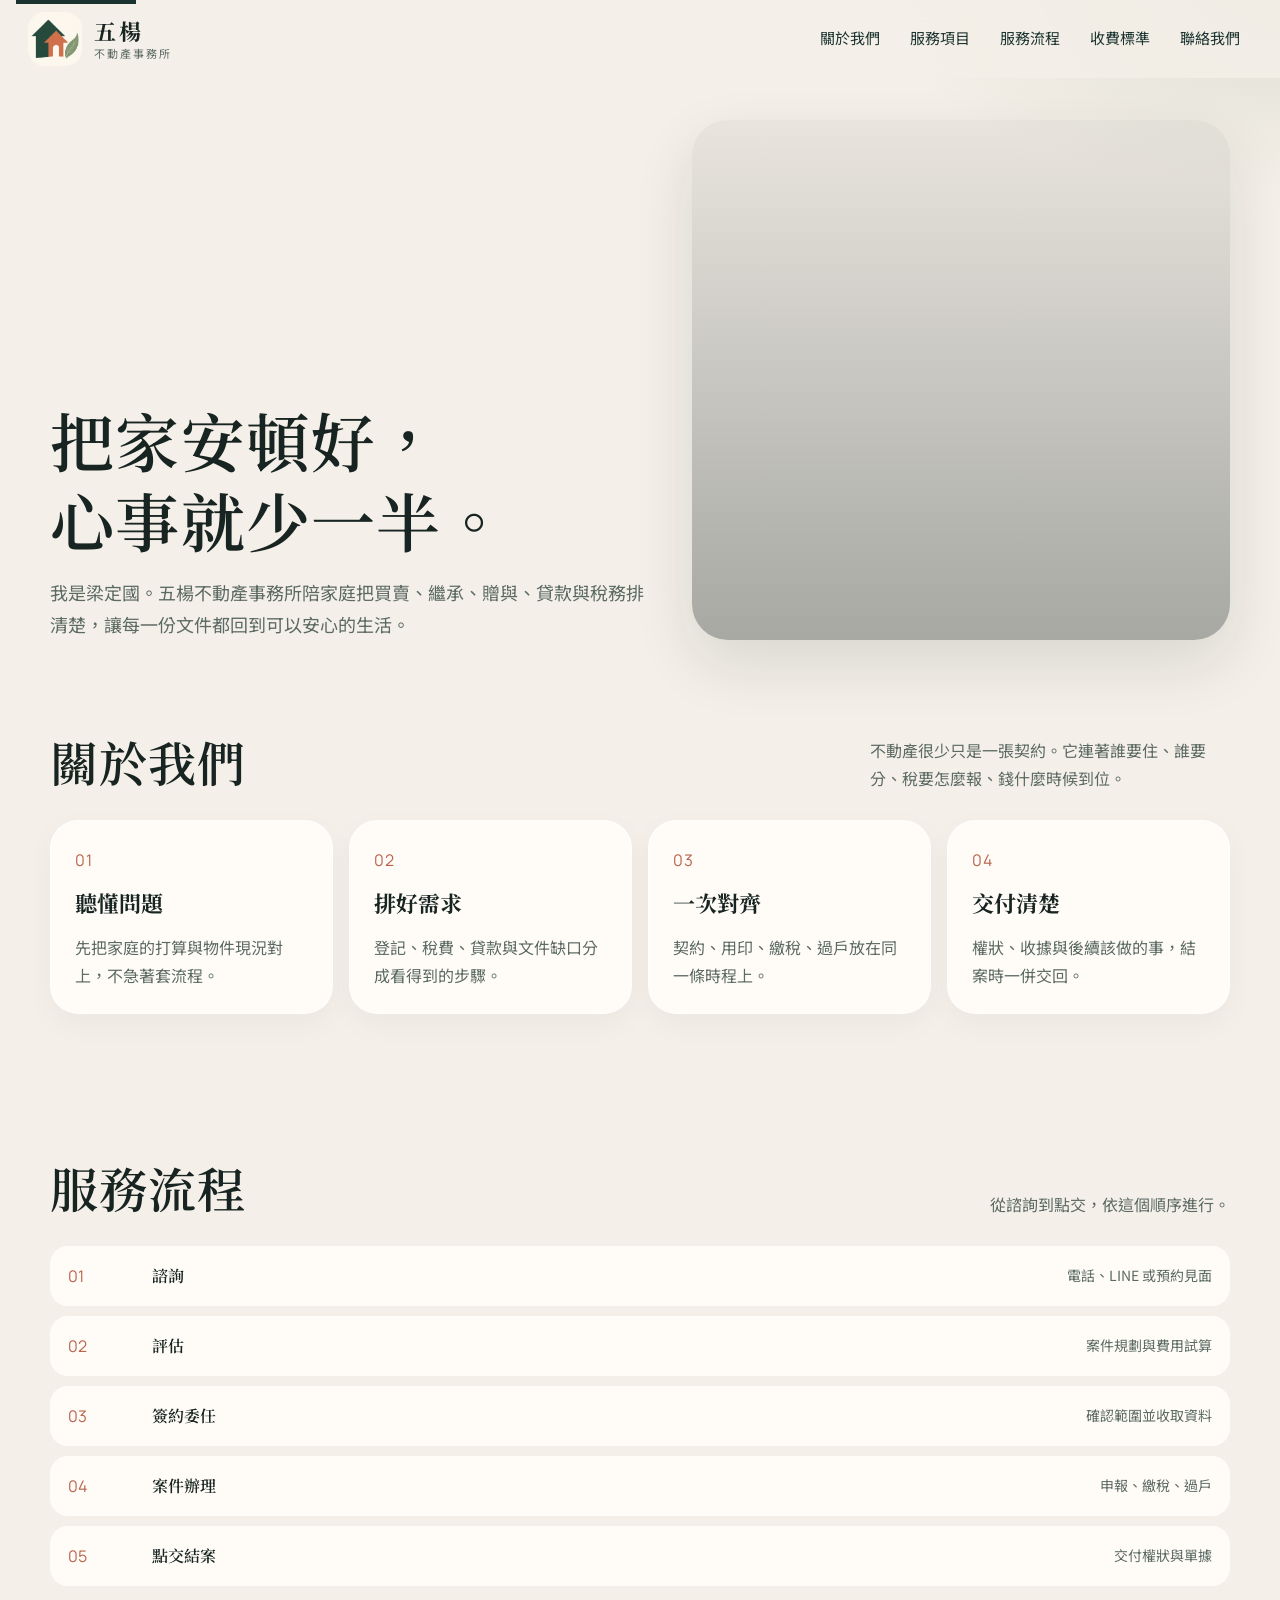
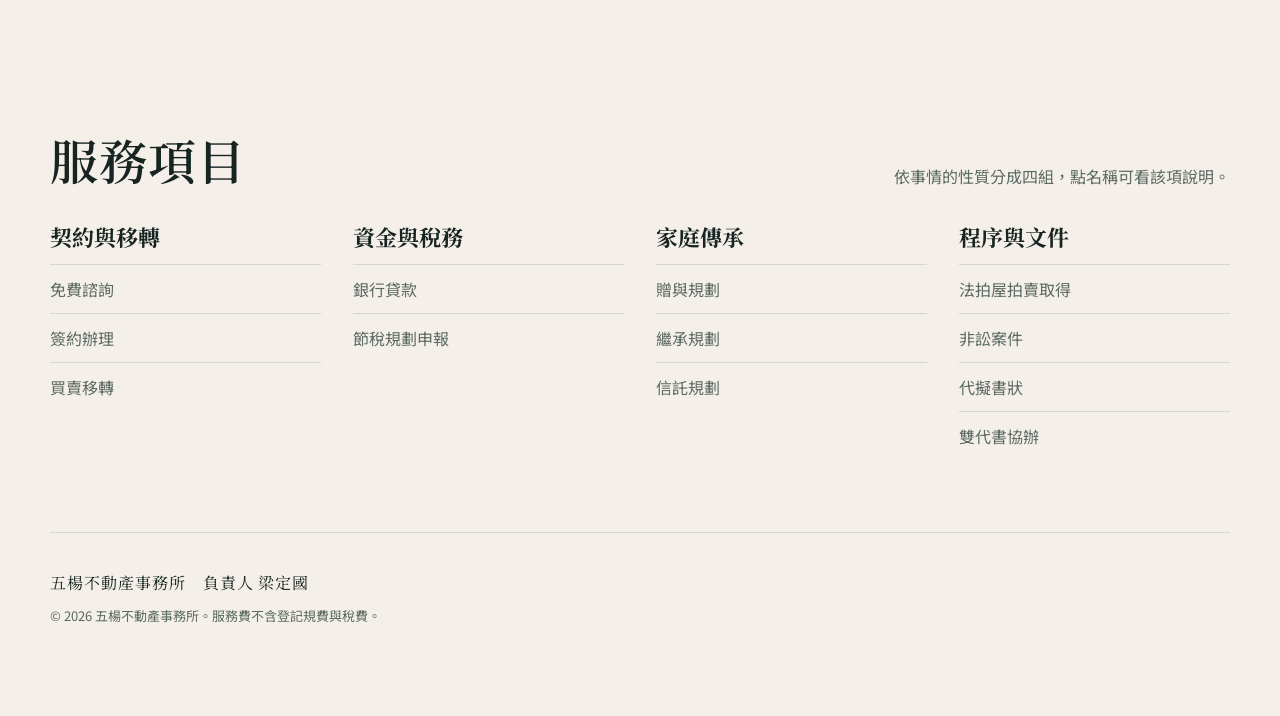
==== wuyang/index.html @ 4983a15a "Add files via upload" ====
<!DOCTYPE html>
<html lang="zh-Hant">
<head>
  <meta charset="UTF-8">
  <meta name="viewport" content="width=device-width, initial-scale=1.0">
  <title>五楊不動產事務所</title>
  <meta name="description" content="五楊不動產事務所由梁定國主持，陪家庭把買賣、繼承、贈與、貸款與稅務安排清楚。">
  <link rel="icon" href="assets/favicon.svg" type="image/svg+xml">
  <link rel="stylesheet" href="css/style.css?v=4">
</head>
<body data-page="home">
  <a class="skip" href="#main">跳至主要內容</a>
  <header class="site-header">
    <a class="brand" href="index.html">
      <span class="brand-mark"><img src="assets/logo.png" alt="五楊標誌，重疊的家屋與楊葉"></span>
      <span class="brand-copy"><strong>五楊</strong><small>不動產事務所</small></span>
    </a>
    <button class="nav-toggle" type="button" aria-expanded="false" aria-controls="site-nav">
      <span class="nav-toggle-lines" aria-hidden="true"></span>
      <span class="sr-only">開啟選單</span>
    </button>
    <nav class="site-nav" id="site-nav" aria-label="主要選單">
      <a href="about.html">關於我們</a>
      <a href="services.html">服務項目</a>
      <a href="process.html">服務流程</a>
      <a href="fees.html">收費標準</a>
      <a href="contact.html">聯絡我們</a>
    </nav>
  </header>

  <main id="main">
    <section class="hero">
      <div>
        <h1>把家安頓好，<br>心事就少一半。</h1>
        <p class="lead">我是梁定國。五楊不動產事務所陪家庭把買賣、繼承、贈與、貸款與稅務排清楚，讓每一份文件都回到可以安心的生活。</p>
      </div>
      <div class="hero-visual" role="img" aria-label="溫暖的住宅外觀"></div>
    </section>

    <section class="section" id="intro">
      <div class="section-head">
        <h2 class="section-title">關於我們</h2>
        <p>不動產很少只是一張契約。它連著誰要住、誰要分、稅要怎麼報、錢什麼時候到位。</p>
      </div>
      <div class="pillars">
        <article class="pillar"><em>01</em><h3>聽懂問題</h3><p>先把家庭的打算與物件現況對上，不急著套流程。</p></article>
        <article class="pillar"><em>02</em><h3>排好需求</h3><p>登記、稅費、貸款與文件缺口分成看得到的步驟。</p></article>
        <article class="pillar"><em>03</em><h3>一次對齊</h3><p>契約、用印、繳稅、過戶放在同一條時程上。</p></article>
        <article class="pillar"><em>04</em><h3>交付清楚</h3><p>權狀、收據與後續該做的事，結案時一併交回。</p></article>
      </div>
    </section>

    <section class="section" id="flow">
      <div class="section-head">
        <h2 class="section-title">服務流程</h2>
        <p>從諮詢到點交，依這個順序進行。</p>
      </div>
      <ol class="step-row">
        <li class="step-line"><em>01</em><b>諮詢</b><span>電話、LINE 或預約見面</span></li>
        <li class="step-line"><em>02</em><b>評估</b><span>案件規劃與費用試算</span></li>
        <li class="step-line"><em>03</em><b>簽約委任</b><span>確認範圍並收取資料</span></li>
        <li class="step-line"><em>04</em><b>案件辦理</b><span>申報、繳稅、過戶</span></li>
        <li class="step-line"><em>05</em><b>點交結案</b><span>交付權狀與單據</span></li>
      </ol>
    </section>

    <section class="section" id="services">
      <div class="section-head">
        <h2 class="section-title">服務項目</h2>
        <p>依事情的性質分成四組，點名稱可看該項說明。</p>
      </div>
      <div class="catalog">
        <div>
          <h3>契約與移轉</h3>
          <a href="services.html#s1">免費諮詢</a>
          <a href="services.html#s2">簽約辦理</a>
          <a href="services.html#s3">買賣移轉</a>
        </div>
        <div>
          <h3>資金與稅務</h3>
          <a href="services.html#s4">銀行貸款</a>
          <a href="services.html#s5">節稅規劃申報</a>
        </div>
        <div>
          <h3>家庭傳承</h3>
          <a href="services.html#s6">贈與規劃</a>
          <a href="services.html#s7">繼承規劃</a>
          <a href="services.html#s9">信託規劃</a>
        </div>
        <div>
          <h3>程序與文件</h3>
          <a href="services.html#s8">法拍屋拍賣取得</a>
          <a href="services.html#s10">非訟案件</a>
          <a href="services.html#s11">代擬書狀</a>
          <a href="services.html#s12">雙代書協辦</a>
        </div>
      </div>
    </section>
  </main>

  <footer class="site-footer">
    <p>五楊不動產事務所　負責人 梁定國</p>
    <p class="legal">© 2026 五楊不動產事務所。服務費不含登記規費與稅費。</p>
  </footer>
  <a class="to-top" href="#main">TOP</a>
  <script src="js/config.js"></script>
  <script src="js/main.js?v=3"></script>
</body>
</html>
---- wuyang/css/style.css ----
@import url("https://fonts.googleapis.com/css2?family=Manrope:wght@500;600;700&family=Noto+Sans+TC:wght@400;500;700&family=Noto+Serif+TC:wght@500;600;700&display=swap");

:root {
  --bg: #f4efe8;
  --paper: #fffcf8;
  --ink: #172421;
  --muted: #5c6a64;
  --forest: #1b3330;
  --forest-2: #274742;
  --clay: #d4846a;
  --clay-deep: #b8644c;
  --leaf: #7f9770;
  --line: rgba(23, 36, 33, 0.12);
  --shadow: 0 24px 60px rgba(27, 51, 48, 0.12);
  --header: 78px;
  --radius: 28px;
  --sans: "Noto Sans TC", "PingFang TC", "Microsoft JhengHei", sans-serif;
  --serif: "Noto Serif TC", "Songti TC", "PMingLiU", serif;
  --num: Manrope, "Noto Sans TC", sans-serif;
}

* { box-sizing: border-box; }
html { scroll-behavior: smooth; }
body {
  margin: 0;
  color: var(--ink);
  font-family: var(--sans);
  font-size: 16px;
  line-height: 1.75;
  background:
    radial-gradient(900px 420px at 0% -10%, rgba(212, 132, 106, 0.18), transparent 55%),
    radial-gradient(800px 380px at 100% 0%, rgba(127, 151, 112, 0.18), transparent 50%),
    var(--bg);
}
body.nav-open { overflow: hidden; }
img { max-width: 100%; display: block; }
a { color: inherit; text-decoration: none; }
button, input, textarea { font: inherit; color: inherit; }
h1, h2, h3, p { margin: 0; }

.skip {
  position: absolute;
  left: 16px;
  top: -40px;
  background: var(--forest);
  color: white;
  padding: 8px 12px;
  z-index: 100;
}
.skip:focus { top: 12px; }
.sr-only {
  position: absolute;
  width: 1px;
  height: 1px;
  padding: 0;
  margin: -1px;
  overflow: hidden;
  clip: rect(0, 0, 0, 0);
  border: 0;
}

.site-header {
  position: sticky;
  top: 0;
  z-index: 40;
  display: flex;
  align-items: center;
  gap: 20px;
  height: var(--header);
  padding: 0 28px;
  background: rgba(244, 239, 232, 0.86);
  backdrop-filter: blur(16px);
  border-bottom: 1px solid transparent;
}
.site-header.is-stuck { border-bottom-color: var(--line); }
.brand {
  display: flex;
  align-items: center;
  gap: 12px;
  min-width: max-content;
}
.brand-mark {
  width: 54px;
  height: 54px;
  border-radius: 16px;
  overflow: hidden;
  background: #f7f2eb;
  box-shadow: inset 0 0 0 1px rgba(27, 51, 48, 0.08);
}
.brand-mark img { width: 100%; height: 100%; object-fit: cover; }
.brand-copy { display: flex; flex-direction: column; line-height: 1.15; }
.brand-copy strong {
  font-family: var(--serif);
  font-size: 22px;
  letter-spacing: 0.12em;
}
.brand-copy small {
  margin-top: 4px;
  color: var(--muted);
  letter-spacing: 0.18em;
  font-size: 11px;
}
.site-nav {
  display: flex;
  align-items: center;
  gap: 6px;
  margin-left: auto;
}
.site-nav a {
  padding: 8px 12px;
  border-radius: 999px;
  color: var(--forest);
  font-size: 15px;
}
.site-nav a:hover,
.site-nav a.is-active { background: rgba(27, 51, 48, 0.08); }
.nav-toggle {
  display: none;
  margin-left: auto;
  width: 46px;
  height: 46px;
  border: 0;
  border-radius: 14px;
  background: white;
  box-shadow: inset 0 0 0 1px var(--line);
}
.nav-toggle-lines,
.nav-toggle-lines::before,
.nav-toggle-lines::after {
  display: block;
  width: 18px;
  height: 1.5px;
  background: var(--forest);
  position: relative;
}
.nav-toggle-lines::before,
.nav-toggle-lines::after {
  content: "";
  position: absolute;
  left: 0;
}
.nav-toggle-lines::before { top: -6px; }
.nav-toggle-lines::after { top: 6px; }
.nav-toggle { display: none; place-items: center; }

.hero, .page-hero, .section, .site-footer { width: min(1180px, calc(100% - 40px)); margin-inline: auto; }
.hero {
  display: grid;
  grid-template-columns: 1.05fr 0.95fr;
  gap: 48px;
  align-items: end;
  padding: 42px 0 20px;
}
.eyebrow, .kicker {
  display: inline-flex;
  align-items: center;
  gap: 10px;
  color: var(--clay-deep);
  letter-spacing: 0.22em;
  font-size: 12px;
  font-weight: 700;
  text-transform: uppercase;
}
.eyebrow::before, .kicker::before {
  content: "";
  width: 22px;
  height: 1px;
  background: var(--clay);
}
h1, .section-title, .page-hero h1 {
  font-family: var(--serif);
  font-weight: 600;
  letter-spacing: 0.02em;
  line-height: 1.25;
}
.hero h1 { font-size: clamp(40px, 5vw, 68px); margin: 14px 0 18px; }
.lead { font-size: 18px; color: var(--muted); max-width: 38rem; }
.lead a { border-bottom: 1px solid var(--clay); }
.section-title a:hover { color: var(--clay-deep); }
.hero-actions, .btn-row { display: flex; flex-wrap: wrap; gap: 12px; margin-top: 28px; }
.btn {
  display: inline-flex;
  align-items: center;
  justify-content: center;
  min-height: 48px;
  padding: 0 20px;
  border-radius: 999px;
  border: 1px solid transparent;
  cursor: pointer;
  transition: transform 0.2s ease, background 0.2s ease;
}
.btn:hover { transform: translateY(-1px); }
.btn-solid { background: var(--forest); color: #f6f1ea; }
.btn-solid:hover { background: var(--forest-2); }
.btn-ghost { background: transparent; border-color: rgba(27, 51, 48, 0.25); }
.btn-clay { background: var(--clay); color: white; }
.hero-notes {
  display: flex;
  flex-wrap: wrap;
  gap: 22px;
  margin-top: 34px;
  padding-top: 22px;
  border-top: 1px solid var(--line);
}
.hero-notes strong {
  display: block;
  font-family: var(--serif);
  font-size: 18px;
}
.hero-notes span { color: var(--muted); font-size: 13px; }
.hero-visual {
  position: relative;
  min-height: 520px;
  border-radius: 36px;
  overflow: hidden;
  background:
    linear-gradient(180deg, rgba(23, 36, 33, 0.05), rgba(23, 36, 33, 0.35)),
    url("https://images.unsplash.com/photo-1600585154340-be6161a56a0c?auto=format&fit=crop&w=1600&q=80") center/cover;
  box-shadow: var(--shadow);
}
.hero-card {
  position: absolute;
  left: 22px;
  right: 22px;
  bottom: 22px;
  display: flex;
  gap: 14px;
  align-items: center;
  padding: 16px;
  border-radius: 22px;
  background: rgba(255, 252, 248, 0.92);
  backdrop-filter: blur(10px);
}
.hero-card img { width: 64px; height: 64px; border-radius: 16px; object-fit: cover; }
.hero-card strong { font-family: var(--serif); display: block; }
.hero-card p { color: var(--muted); font-size: 14px; }

.band {
  width: min(1180px, calc(100% - 40px));
  margin: 28px auto 10px;
  display: flex;
  justify-content: space-between;
  gap: 18px;
  padding: 18px 8px;
  border-block: 1px solid var(--line);
  color: var(--forest);
  letter-spacing: 0.28em;
  font-size: 13px;
}
.section { padding: 72px 0; }
.section-head {
  display: flex;
  justify-content: space-between;
  align-items: flex-end;
  gap: 24px;
  margin-bottom: 28px;
}
.section-title { font-size: clamp(32px, 4vw, 48px); }
.section-head p { max-width: 360px; color: var(--muted); }

.pillars, .values, .service-grid, .split, .contact-grid, .step-list {
  display: grid;
  gap: 16px;
}
.pillars { grid-template-columns: repeat(4, 1fr); }
.pillar, .value, .service-card, .panel, .step, .info-card {
  background: var(--paper);
  border: 1px solid rgba(255, 255, 255, 0.7);
  border-radius: var(--radius);
  box-shadow: 0 10px 30px rgba(27, 51, 48, 0.04);
}
.pillar, .value { padding: 24px; }
.pillar em, .step-no, .price {
  font-family: var(--num);
  font-style: normal;
  color: var(--clay-deep);
  letter-spacing: 0.08em;
}
.pillar h3, .value h3, .service-card h3, .step h3 { font-family: var(--serif); font-size: 22px; margin: 10px 0; }
.pillar p, .value p, .service-card p, .step p, .info-card p { color: var(--muted); }

.steps-preview { grid-template-columns: 0.8fr 1.2fr; align-items: center; }
.step-row { display: grid; gap: 10px; list-style: none; margin: 0; padding: 0; }
.step-line {
  display: grid;
  grid-template-columns: 72px 1fr auto;
  gap: 12px;
  align-items: center;
  padding: 16px 18px;
  border-radius: 18px;
  background: var(--paper);
}
.step-line em {
  font-family: var(--num);
  font-style: normal;
  color: var(--clay-deep);
}
.step-line b { font-family: var(--serif); font-weight: 600; }
.step-line span { color: var(--muted); font-size: 14px; }

.catalog {
  display: grid;
  grid-template-columns: repeat(4, 1fr);
  gap: 28px 32px;
}
.catalog h3 {
  font-family: var(--serif);
  font-size: 22px;
  margin-bottom: 8px;
}
.catalog a {
  display: block;
  padding: 10px 0;
  color: var(--muted);
  border-top: 1px solid var(--line);
}
.catalog a:hover { color: var(--ink); }

.service-grid { grid-template-columns: repeat(3, 1fr); }
.service-card { padding: 26px; min-height: 220px; display: flex; flex-direction: column; }
.service-card .index {
  font-family: var(--num);
  color: var(--leaf);
  font-weight: 700;
}
.service-card ul { margin: 8px 0 0; padding-left: 18px; color: var(--muted); }

.cta {
  display: flex;
  justify-content: space-between;
  gap: 20px;
  align-items: center;
  padding: 36px;
  border-radius: 32px;
  background: var(--forest);
  color: #f6f1ea;
}
.cta p { color: rgba(246, 241, 234, 0.78); margin-top: 8px; }
.cta .btn-solid { background: var(--clay); }
.cta .btn-ghost { color: white; border-color: rgba(255,255,255,.35); }

.page-hero { padding: 48px 0 10px; }
.page-hero h1 { font-size: clamp(40px, 6vw, 72px); }
.crumb { color: var(--muted); font-size: 14px; margin-bottom: 8px; }
.crumb a:hover { color: var(--forest); }

.prose { max-width: 760px; }
.prose p + p { margin-top: 14px; }
.split { grid-template-columns: 1.1fr 0.9fr; align-items: start; }
.portrait {
  border-radius: 32px;
  min-height: 460px;
  background:
    linear-gradient(180deg, rgba(27,51,48,.05), rgba(27,51,48,.28)),
    url("https://images.unsplash.com/photo-1600210492486-724fe5c67fb0?auto=format&fit=crop&w=1400&q=80") center/cover;
  position: relative;
}
.portrait figcaption {
  position: absolute;
  left: 18px;
  right: 18px;
  bottom: 18px;
  padding: 18px;
  border-radius: 20px;
  background: rgba(255,252,248,.94);
}
.values { grid-template-columns: 1fr 1fr; }

.step-list { gap: 14px; }
.step { display: grid; grid-template-columns: 120px 1fr; gap: 8px 20px; padding: 26px; }
.step-no { font-size: 28px; font-weight: 700; }

.fee-nav {
  position: sticky;
  top: var(--header);
  z-index: 25;
  display: flex;
  gap: 8px;
  overflow-x: auto;
  padding: 14px 0;
  background: rgba(244, 239, 232, 0.92);
  backdrop-filter: blur(12px);
}
.fee-nav a {
  flex: none;
  padding: 8px 14px;
  border-radius: 999px;
  background: white;
  border: 1px solid var(--line);
  font-size: 14px;
}
.fee-nav a:hover { border-color: var(--clay); }
.fee-block { margin: 22px 0 34px; }
.fee-block h2 { font-family: var(--serif); font-size: 32px; margin-bottom: 12px; }
.table-wrap { overflow-x: auto; border-radius: 22px; background: var(--paper); box-shadow: 0 10px 30px rgba(27,51,48,.04); }
table { width: 100%; border-collapse: collapse; min-width: 680px; }
th, td { text-align: left; padding: 14px 16px; border-bottom: 1px solid var(--line); vertical-align: top; }
th { font-size: 13px; letter-spacing: 0.08em; color: var(--muted); font-weight: 500; }
td.price { white-space: nowrap; font-weight: 700; color: var(--forest); }
.notice {
  padding: 22px 24px;
  border-radius: 22px;
  background: #efe7dc;
}
.notice li + li { margin-top: 6px; }

.contact-board {
  display: grid;
  grid-template-columns: 1.15fr 0.85fr;
  gap: 16px;
  align-items: stretch;
}
.contact-card {
  padding: 28px;
  background: var(--paper);
  border-radius: var(--radius);
  box-shadow: 0 10px 30px rgba(27, 51, 48, 0.04);
}
.contact-card h2 {
  font-family: var(--serif);
  font-size: 22px;
  font-weight: 600;
}
.contact-card p { color: var(--muted); margin-top: 8px; }
.contact-value {
  margin-top: 14px;
  color: var(--forest);
  font-family: var(--serif);
  font-size: clamp(22px, 2.4vw, 30px);
  line-height: 1.45;
}
.contact-value a { color: var(--forest); border-bottom: 1px solid rgba(27, 51, 48, 0.28); }
.contact-value a:hover { color: var(--clay-deep); border-bottom-color: var(--clay); }
.contact-hours { grid-column: 2; grid-row: 1 / span 3; }
.contact-hours dl { margin: 18px 0 0; }
.contact-hours div {
  display: flex;
  justify-content: space-between;
  gap: 16px;
  padding: 14px 0;
  border-top: 1px solid var(--line);
}
.contact-hours dt { color: var(--ink); }
.contact-hours dd { margin: 0; font-family: var(--num); color: var(--forest); font-weight: 600; }
.contact-hours div:nth-child(n + 2) dd { color: var(--clay-deep); font-family: var(--sans); font-weight: 500; }

.site-footer { padding: 36px 0 88px; color: var(--muted); border-top: 1px solid var(--line); }
.site-footer p:first-child { color: var(--ink); font-family: var(--serif); letter-spacing: 0.06em; }
.legal { margin-top: 8px; font-size: 13px; }

.to-top {
  position: fixed;
  right: 22px;
  bottom: 22px;
  z-index: 30;
  display: grid;
  place-items: center;
  width: 52px;
  height: 44px;
  border-radius: 999px;
  background: white;
  color: var(--forest);
  border: 1px solid var(--line);
  font-size: 13px;
  opacity: 0;
  pointer-events: none;
}
.to-top.is-on { opacity: 1; pointer-events: auto; }
.to-top:hover { background: var(--paper); }

@media (max-width: 980px) {
  .hero, .pillars, .steps-preview, .service-grid, .split, .contact-board, .footer-grid { grid-template-columns: 1fr; }
  .contact-hours { grid-column: auto; grid-row: auto; }
  .hero-visual { min-height: 360px; }
  .values { grid-template-columns: 1fr; }
  .step { grid-template-columns: 1fr; }
  .catalog { grid-template-columns: 1fr 1fr; }
  .section-head, .cta, .band { flex-direction: column; align-items: flex-start; }
  .nav-toggle { display: grid; }
  .site-nav {
    display: none;
    position: absolute;
    top: calc(var(--header) + 8px);
    left: 16px;
    right: 16px;
    padding: 12px;
    flex-direction: column;
    align-items: stretch;
    background: var(--paper);
    border-radius: 22px;
    box-shadow: var(--shadow);
  }
  .site-nav.is-open { display: flex; }
  .site-nav a { text-align: left; }
  .to-top { right: 12px; bottom: 12px; }
}

@media (prefers-reduced-motion: reduce) {
  html { scroll-behavior: auto; }
  .btn { transition: none; }
}
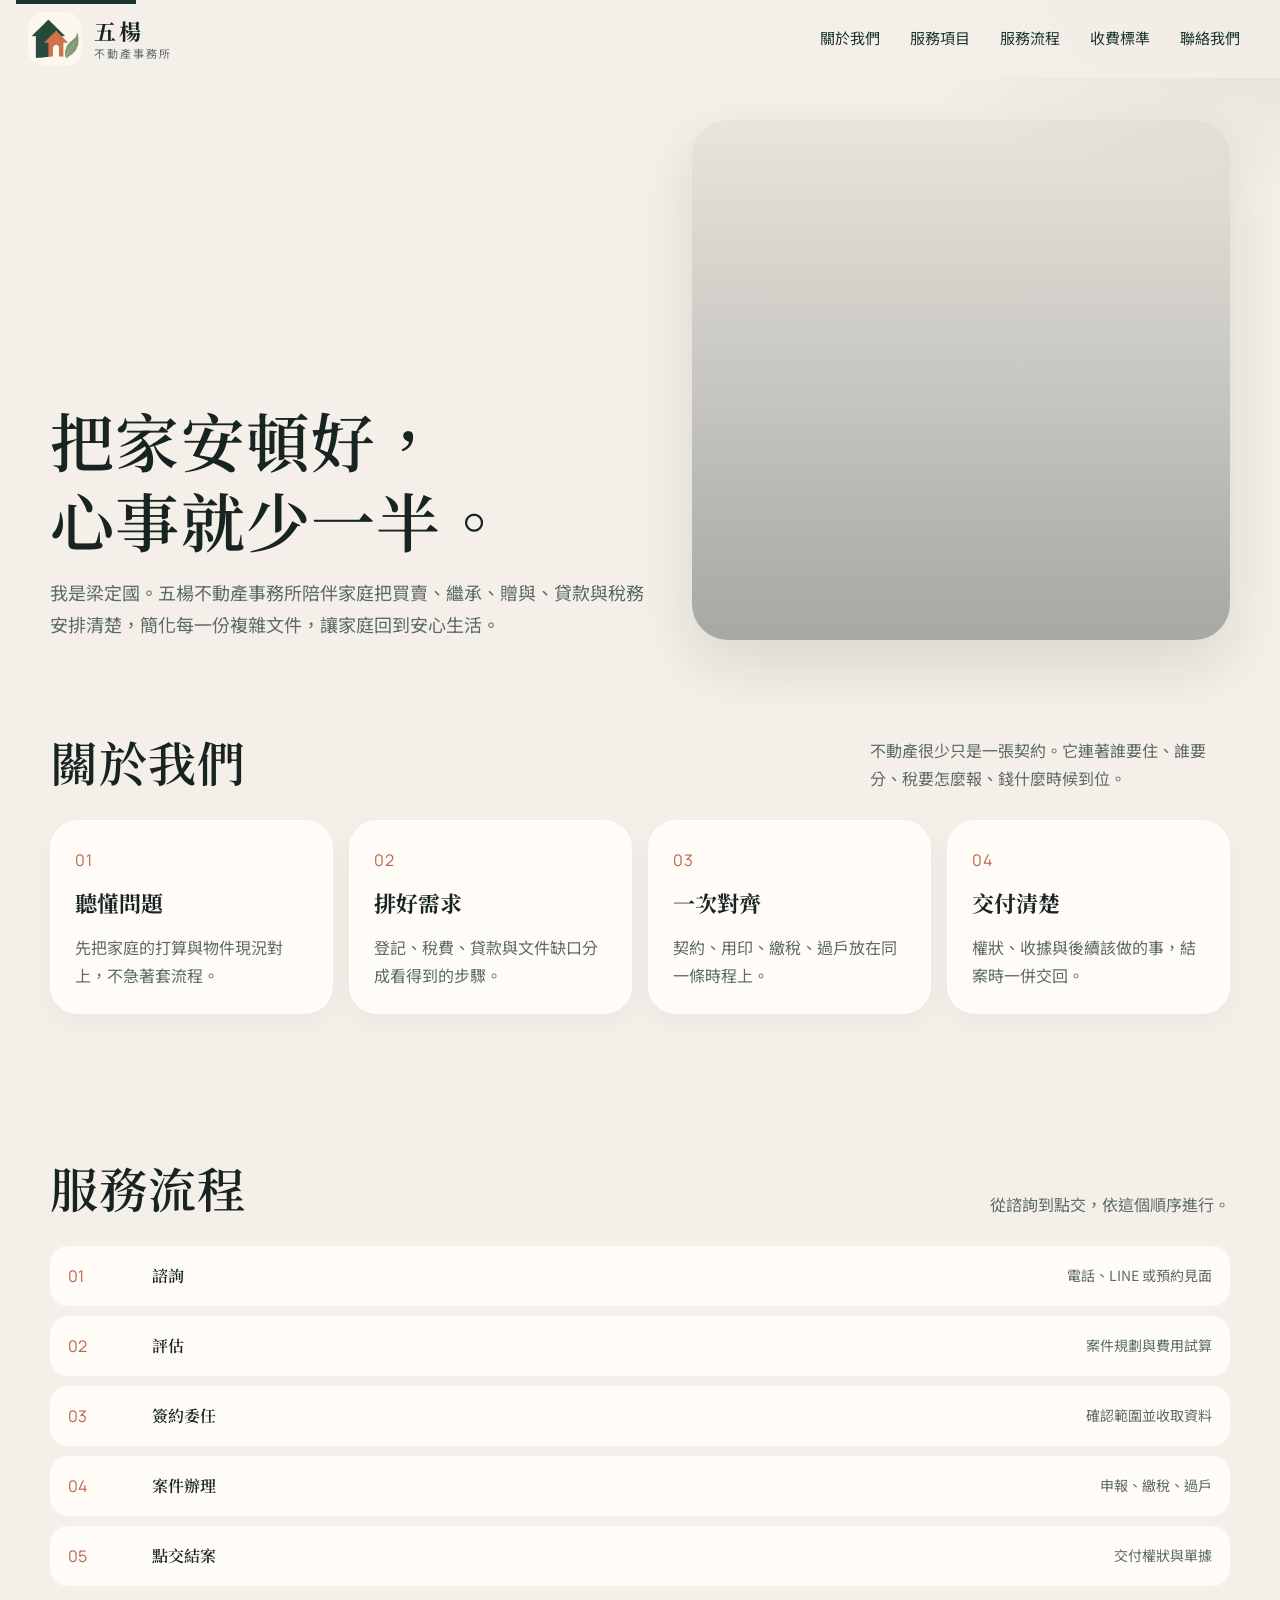
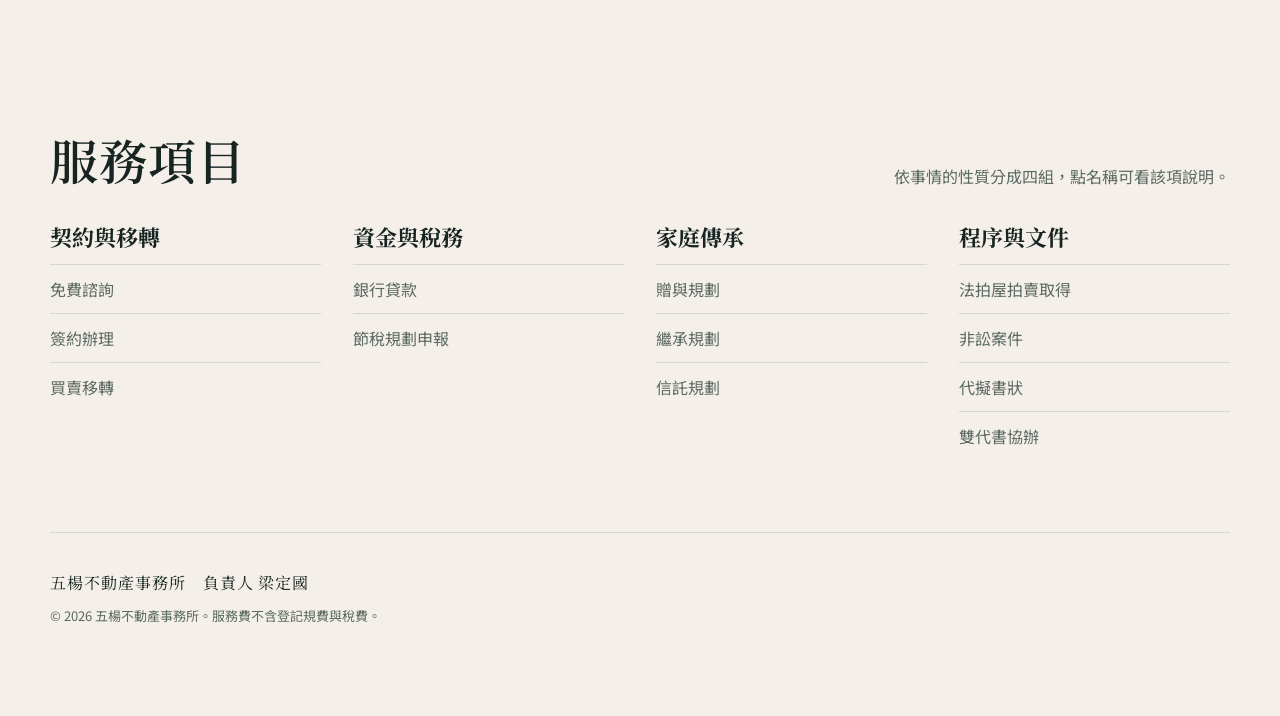
==== commit e3b36131: "Refine meta description and lead paragraph text Updated the description meta tag and lead paragraph " ====
--- a/wuyang/index.html
+++ b/wuyang/index.html
@@ -4,7 +4,7 @@
   <meta charset="UTF-8">
   <meta name="viewport" content="width=device-width, initial-scale=1.0">
   <title>五楊不動產事務所</title>
-  <meta name="description" content="五楊不動產事務所由梁定國主持，陪家庭把買賣、繼承、贈與、貸款與稅務安排清楚。">
+  <meta name="description" content="五楊不動產事務所由梁定國主持，陪伴家庭把買賣、繼承、贈與、貸款與稅務安排清楚。">
   <link rel="icon" href="assets/favicon.svg" type="image/svg+xml">
   <link rel="stylesheet" href="css/style.css?v=4">
 </head>
@@ -32,7 +32,7 @@
     <section class="hero">
       <div>
         <h1>把家安頓好，<br>心事就少一半。</h1>
-        <p class="lead">我是梁定國。五楊不動產事務所陪家庭把買賣、繼承、贈與、貸款與稅務排清楚，讓每一份文件都回到可以安心的生活。</p>
+        <p class="lead">我是梁定國。五楊不動產事務所陪伴家庭把買賣、繼承、贈與、貸款與稅務安排清楚，簡化每一份複雜文件，讓家庭回到安心生活。</p>
       </div>
       <div class="hero-visual" role="img" aria-label="溫暖的住宅外觀"></div>
     </section>
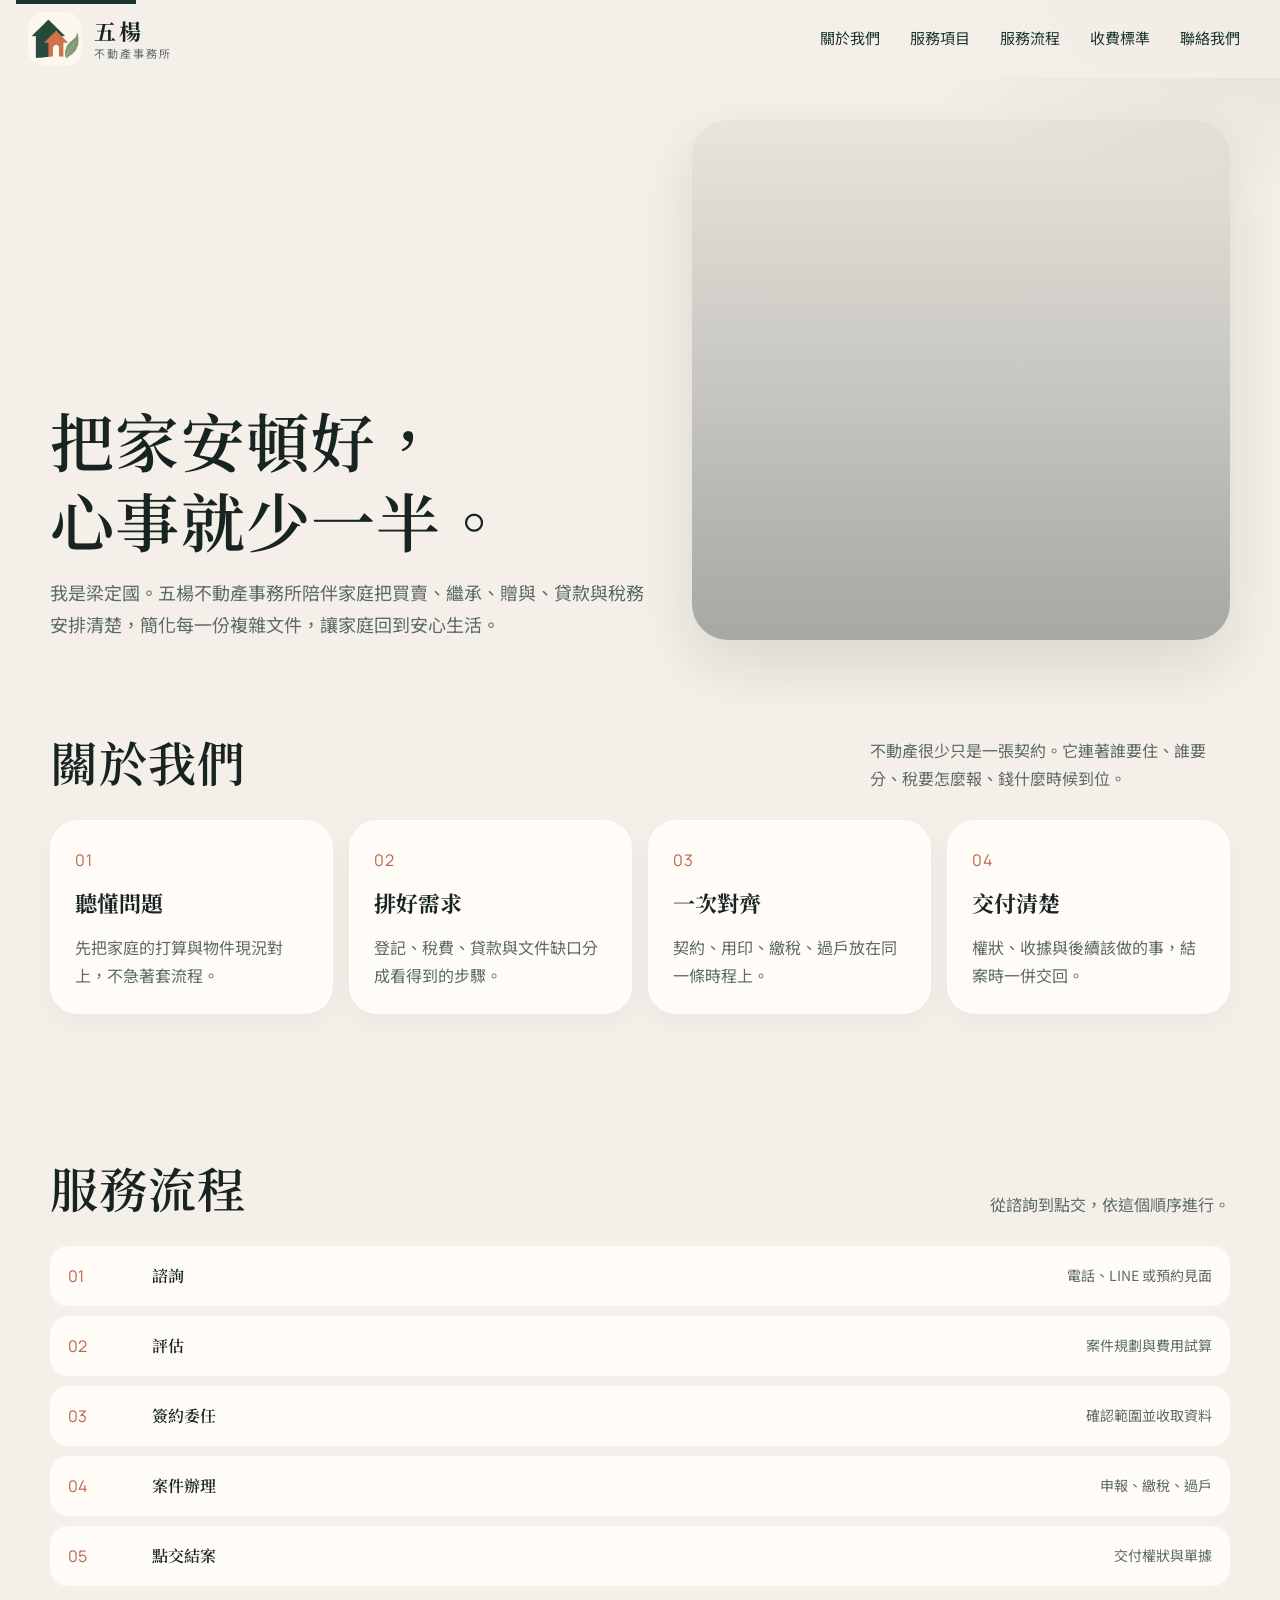
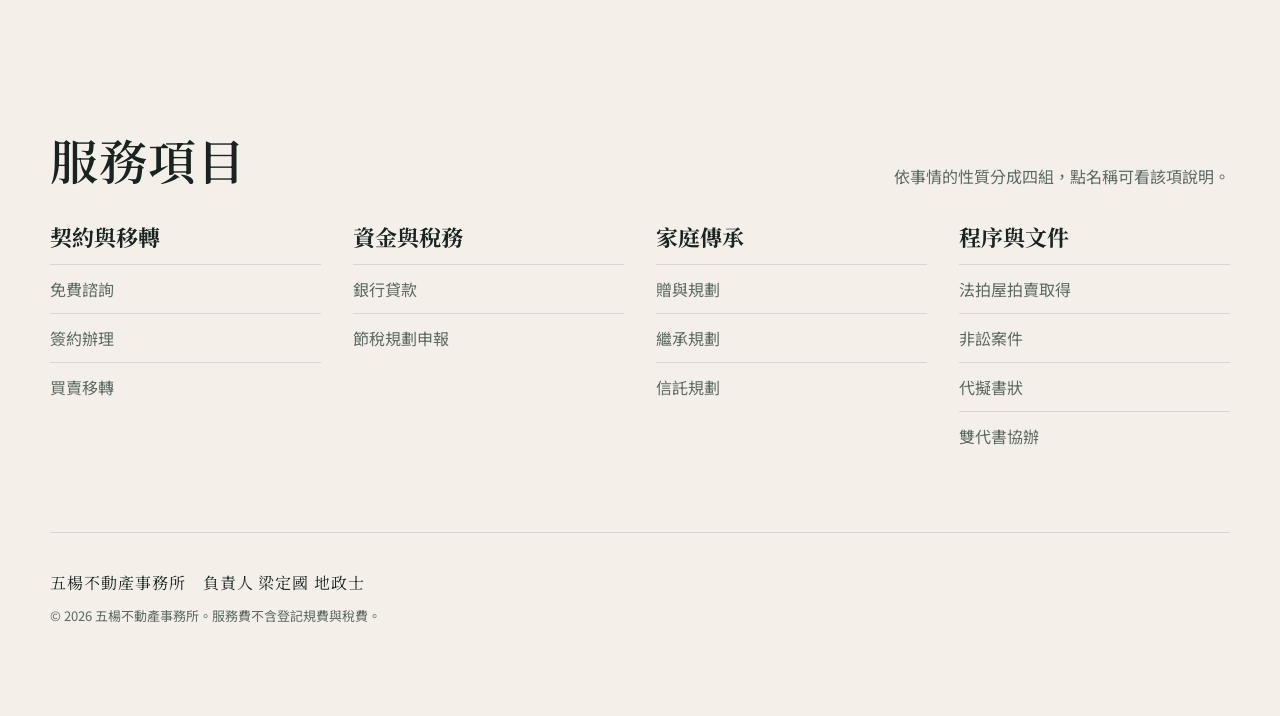
==== commit cd7486f1: "Add title '地政士' to footer" ====
--- a/wuyang/index.html
+++ b/wuyang/index.html
@@ -3,7 +3,7 @@
 <head>
   <meta charset="UTF-8">
   <meta name="viewport" content="width=device-width, initial-scale=1.0">
-  <title>五楊不動產事務所</title>
+  <title>五楊不動產事務所｜買賣、繼承、贈與、貸款與稅務代書</title>
   <meta name="description" content="五楊不動產事務所由梁定國主持，陪伴家庭把買賣、繼承、贈與、貸款與稅務安排清楚。">
   <link rel="icon" href="assets/favicon.svg" type="image/svg+xml">
   <link rel="stylesheet" href="css/style.css?v=4">
@@ -99,7 +99,7 @@
   </main>
 
   <footer class="site-footer">
-    <p>五楊不動產事務所　負責人 梁定國</p>
+    <p>五楊不動產事務所　負責人 梁定國 地政士</p>
     <p class="legal">© 2026 五楊不動產事務所。服務費不含登記規費與稅費。</p>
   </footer>
   <a class="to-top" href="#main">TOP</a>
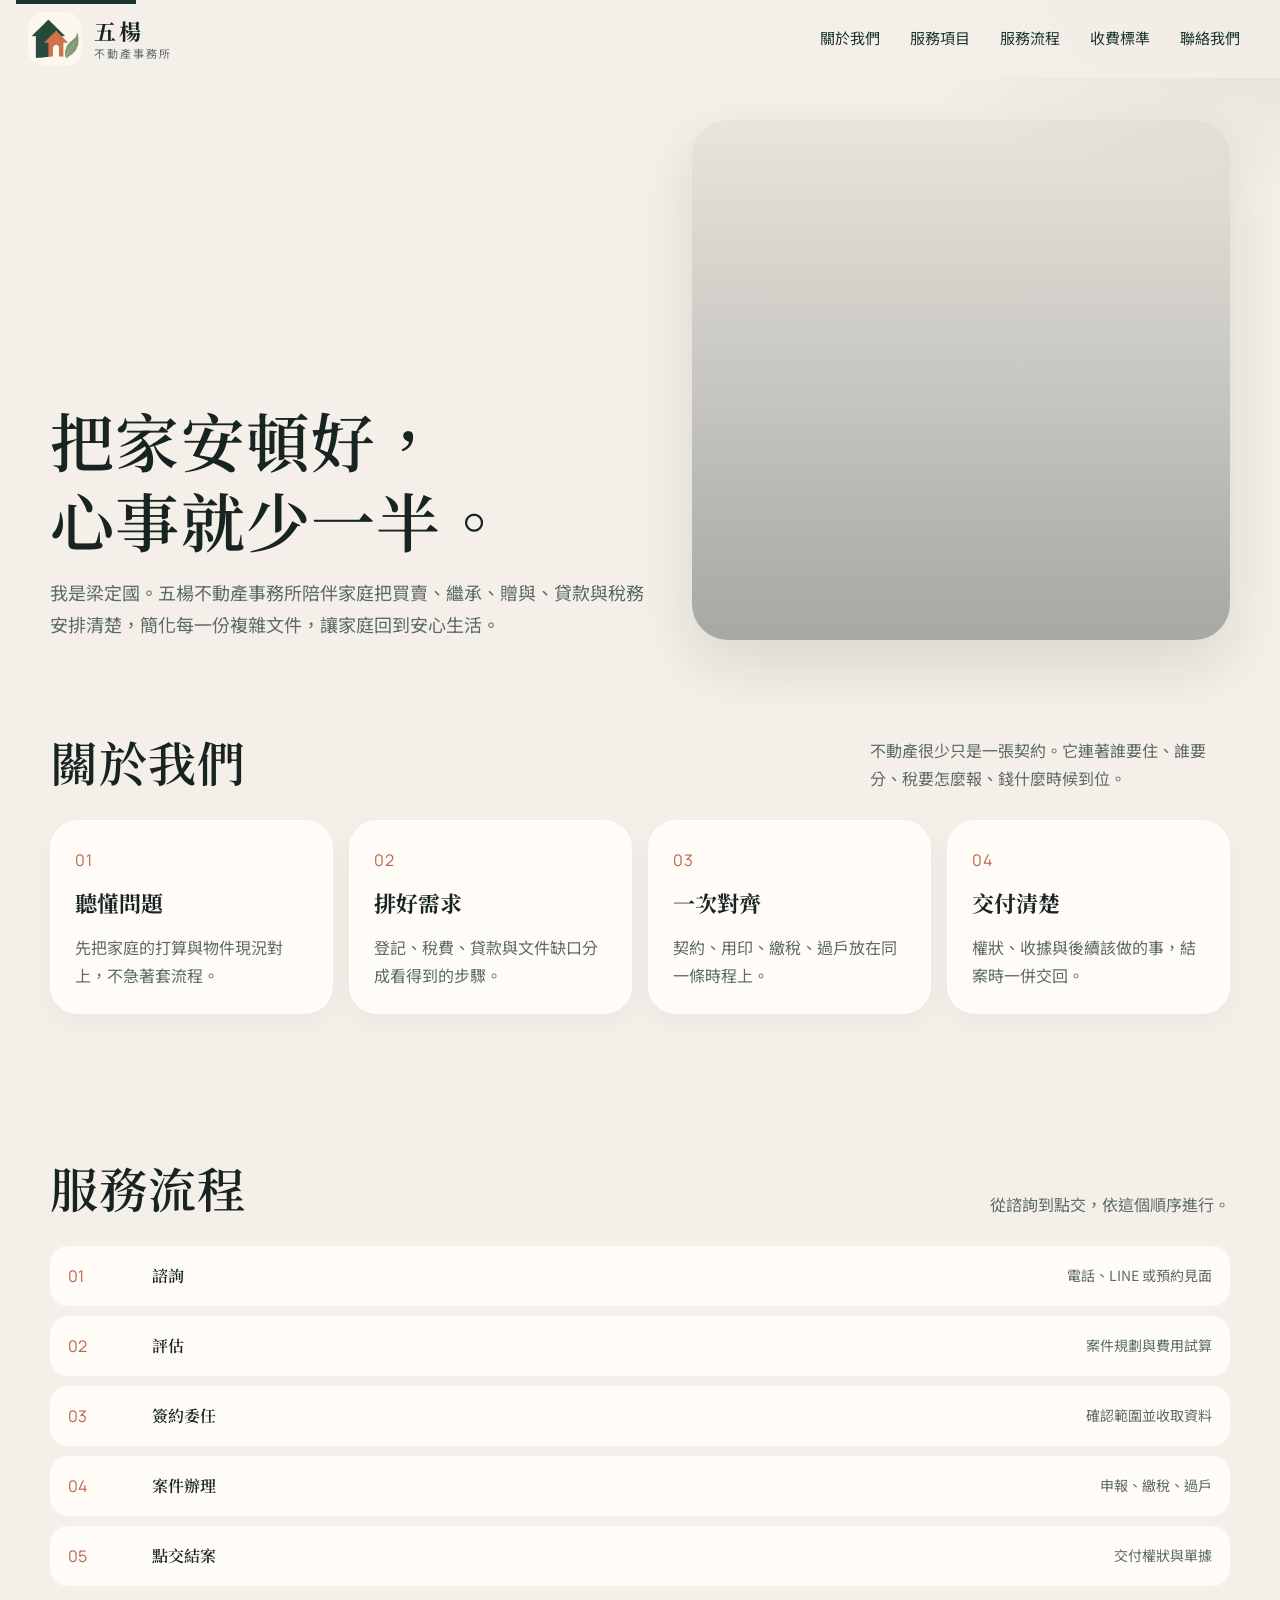
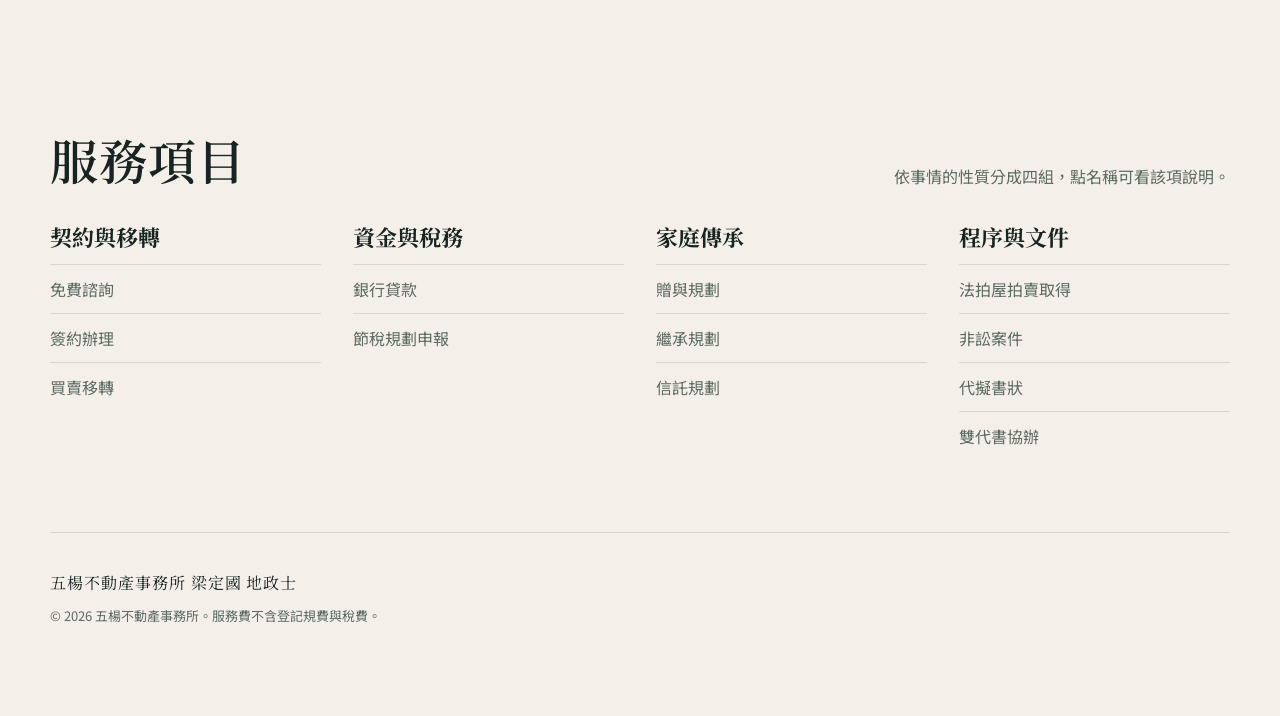
==== commit 6d01d21b: "Update index.html" ====
--- a/wuyang/index.html
+++ b/wuyang/index.html
@@ -99,7 +99,7 @@
   </main>
 
   <footer class="site-footer">
-    <p>五楊不動產事務所　負責人 梁定國 地政士</p>
+    <p>五楊不動產事務所 梁定國 地政士</p>
     <p class="legal">© 2026 五楊不動產事務所。服務費不含登記規費與稅費。</p>
   </footer>
   <a class="to-top" href="#main">TOP</a>
